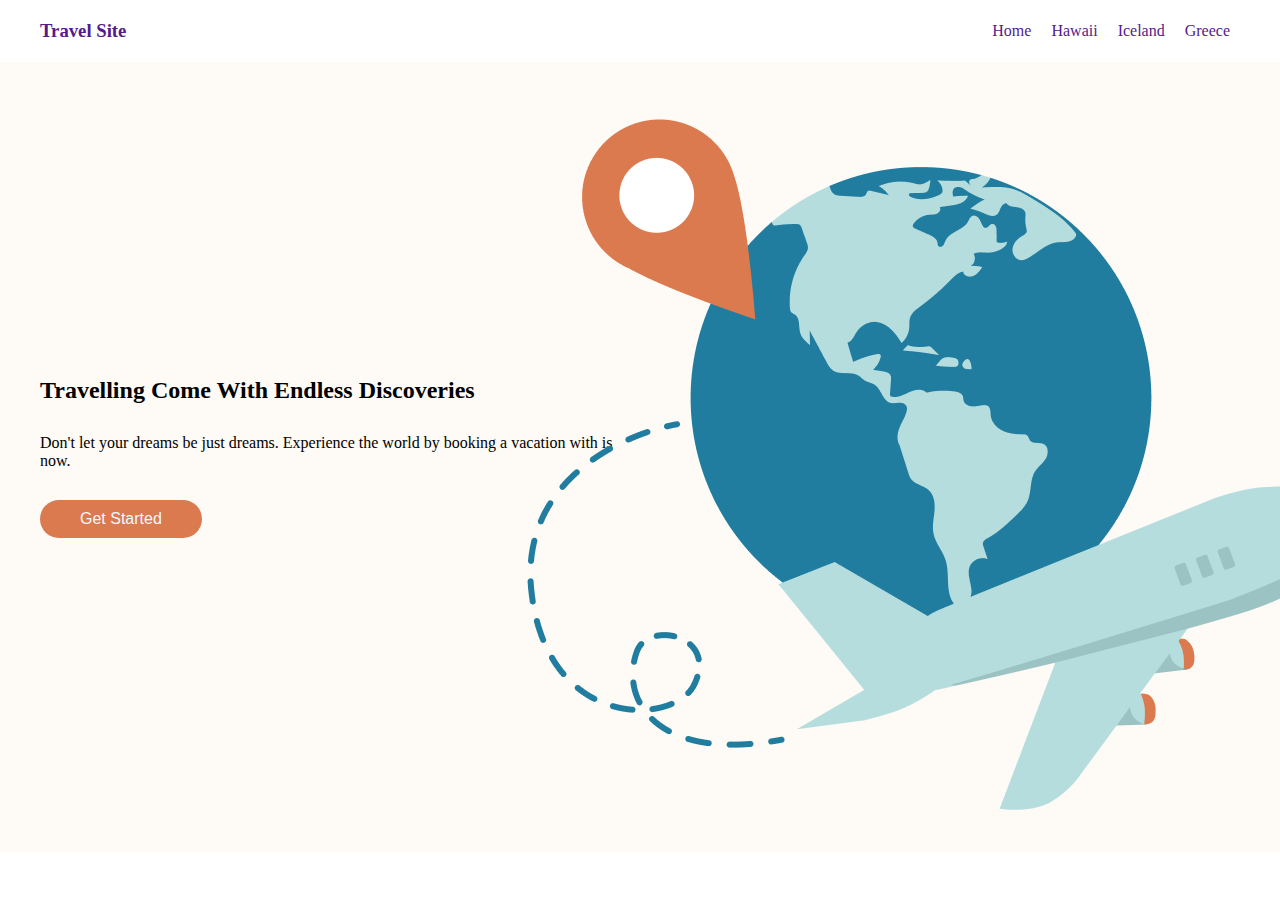
==== index.html @ 85f8c764 "initial commit" ====
<!DOCTYPE html>
<html lang="en">
  <head>
    <meta charset="UTF-8" />
    <meta http-equiv="X-UA-Compatible" content="IE=edge" />
    <meta name="viewport" content="width=device-width, initial-scale=1.0" />
    <title>Travel Site</title>
    <link rel="stylesheet" href="./css/global.css" />
    <link rel="stylesheet" href="./css/main.css" />
  </head>
  <body>
    <header>
      <!-- ------------------------NAVIGATION------------------------ -->

      <nav class="nav-bar">
        <h3 class="nav-bar__logo"><a class="nav-bar__link" href="">Travel Site</a></h3>
        <ul class="nav-bar__list">
          <li class="nav-bar__item"><a class="nav-bar__link" href="">Home</a></li>
          <li class="nav-bar__item"><a class="nav-bar__link" href="">Hawaii</a></li>
          <li class="nav-bar__item"><a class="nav-bar__link" href="">Iceland</a></li>
          <li class="nav-bar__item"><a class="nav-bar__link" href="">Greece</a></li>   
        </ul>
      </nav>
    </header>
    <main>
      <!-- ------------------------HERO------------------------  -->
      <section class="hero">
        <div class="hero__text">
          <h2>Travelling Come With Endless Discoveries</h2>
          <p>
            Don't let your dreams be just dreams. Experience the world by booking a vacation with is now.
          </p>
          <button class="btn"><p>Get Started</p></button>
        </div>
        <div class="hero__img">
            <img src="./assets/Images/hero.png" alt="plane around the world">
        </div>
      </section>
      <!-- ------------------RECOMMENDATIONS--------------------- -->
      <section></section>
    </main>
    <footer></footer>
  </body>
</html>
---- css/global.css ----
:root {

}
* {
    box-sizing: border-box;
    /* border: dotted 1px black; */
    margin: 0
}
body {
    font-family: Verdana;
}
/* ----------NAVIGATION--------------- */
/* Styling is pending */
.nav-bar {
    display: flex;
    justify-content: space-between;
    align-items: center;
    padding: 1.25rem 2.5rem;
    position: sticky;
}
.nav-bar__list{
    display: flex;
    list-style-type: none;
}
.nav-bar__item {
    padding: 0 .625rem;
}
.nav-bar__link {
    text-decoration: none;
}

.btn {
    font-size: 1rem;
    background-color: #DB7A4E;
    color: aliceblue;
    padding: .625rem 2.5rem;
    border-radius: 1.25rem;
    border: 0;

}
---- css/main.css ----
.hero{
    background-color: #fefaf5;
    display: flex;
    flex-wrap: wrap;
    /* height: 50vh; */
    padding: 1.25rem;
    justify-content: space-around;

    
}
.hero__text {
    display: flex;
    flex-direction: column;
    justify-content: center;
    gap: 1.875rem;
    align-items: baseline;
    width: 50%;
    padding: 1.25rem;
    
}

.hero__img{
    display: flex;
    justify-content: center;
    width: 50%;
    padding: 1.25rem;

}
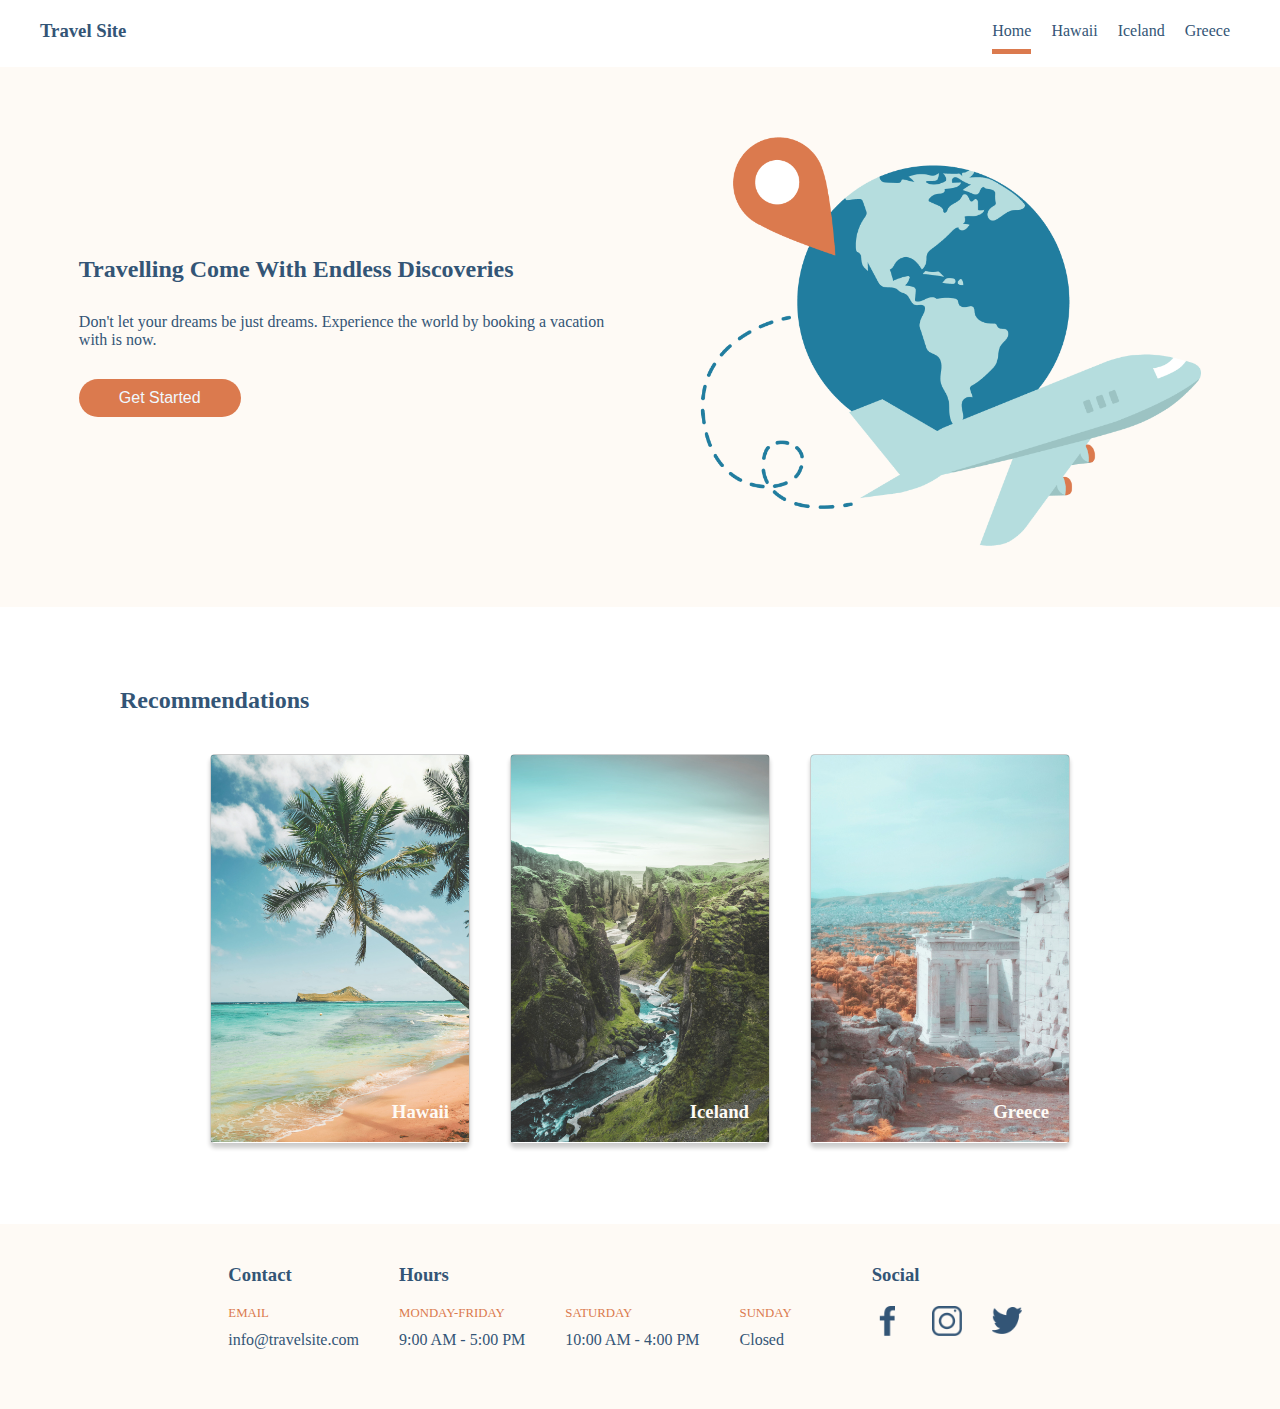
==== commit e19c4318: "Completed the project. one last check before submission is pending" ====
--- a/index.html
+++ b/index.html
@@ -13,32 +13,86 @@
       <!-- ------------------------NAVIGATION------------------------ -->
 
       <nav class="nav-bar">
-        <h3 class="nav-bar__logo"><a class="nav-bar__link" href="">Travel Site</a></h3>
+        <h3 class="nav-bar__logo"><a class="nav-bar__link" href="./index.html">Travel Site</a></h3>
         <ul class="nav-bar__list">
-          <li class="nav-bar__item"><a class="nav-bar__link" href="">Home</a></li>
-          <li class="nav-bar__item"><a class="nav-bar__link" href="">Hawaii</a></li>
-          <li class="nav-bar__item"><a class="nav-bar__link" href="">Iceland</a></li>
-          <li class="nav-bar__item"><a class="nav-bar__link" href="">Greece</a></li>   
+          <li class="nav-bar__item"><a class="nav-bar__link nav-bar__link--active" href="./index.html">Home</a></li>
+          <li class="nav-bar__item"><a class="nav-bar__link" href="./pages/hawaii.html">Hawaii</a></li>
+          <li class="nav-bar__item"><a class="nav-bar__link" href="./pages/iceland.html">Iceland</a></li>
+          <li class="nav-bar__item"><a class="nav-bar__link" href="./pages/greece.html">Greece</a></li>   
         </ul>
       </nav>
     </header>
     <main>
       <!-- ------------------------HERO------------------------  -->
       <section class="hero">
-        <div class="hero__text">
-          <h2>Travelling Come With Endless Discoveries</h2>
-          <p>
-            Don't let your dreams be just dreams. Experience the world by booking a vacation with is now.
-          </p>
-          <button class="btn"><p>Get Started</p></button>
-        </div>
-        <div class="hero__img">
-            <img src="./assets/Images/hero.png" alt="plane around the world">
+        <div class="hero__container">
+            <div class="hero__text">
+              <h2>Travelling Come With Endless Discoveries</h2>
+              <p>
+                Don't let your dreams be just dreams. Experience the world by booking a vacation with is now.
+              </p>
+              <button class="btn"><p>Get Started</p></button>
+            </div>
+            <div class="hero__img">
+                <img class="img__box" src="./assets/Images/hero.png" alt="plane around the world">
+            </div>
         </div>
       </section>
       <!-- ------------------RECOMMENDATIONS--------------------- -->
-      <section></section>
+      <section class="recommendations">
+        <h2 class="recommendation__title">Recommendations</h2>
+        <div class="cards__section">
+          <a class="card__link" href="./pages/hawaii.html">
+            <div class="card card--hawaii">
+              <h3 class="card__title">Hawaii</h3>
+            </div>
+          </a>
+          <a class="card__link" href="./pages/iceland.html">
+            <div class="card card--iceland">
+              <h3 class="card__title">Iceland</h3>
+            </div>
+          </a>
+          <a class="card__link" href="./pages/greece.html">
+            <div class="card card--greece">
+              <h3 class="card__title">Greece</h3>
+            </div>
+          </a>
+        </div>
+      </section>
     </main>
-    <footer></footer>
+    <footer class="footer">
+      <div class="footer-card">
+        <h3 class="footer-card__title">Contact</h3>
+        <div class="footer-card__body footer-card__body--contact">
+          <p class="footer-card__subtitle">Email</p> 
+          <p class="footer-card__copy">info@travelsite.com</p>
+        </div>
+      </div>
+      <div class="footer-card">
+        <h3 class="footer-card__title">Hours</h3>
+        <div class="footer-card__body footer-card__body--hours">
+          <div class="footer-card__section">
+            <p class="footer-card__subtitle">Monday-friday</p>
+            <p class="footer-card__copy">9:00 AM - 5:00 PM</p>
+          </div>
+          <div class="footer-card__section">
+            <p class="footer-card__subtitle">Saturday</p>
+            <p class="footer-card__copy">10:00 AM - 4:00 PM</p>
+          </div>
+          <div class="footer-card__section">
+            <p class="footer-card__subtitle">Sunday</p>
+            <p class="footer-card__copy">Closed</p>
+          </div>
+        </div>    
+      </div>
+      <div class="footer-card">
+        <h3 class="footer-card__title">Social</h3>
+        <div class="footer-card__body footer-card__body--social">
+            <a href="https://www.facebook.com"><img class="footer-card__social-img" src="./assets/Icons/icon-facebook.png" alt="facebook"></a>
+            <a href="https://www.instagram.com"><img class="footer-card__social-img" src="./assets/Icons/icon-instagram.png" alt="instagram"></a>
+            <a href="https://www.twitter.com"><img class="footer-card__social-img" src="./assets/Icons/icon-twitter.png" alt="twitter"></a>
+        </div>
+      </div>
+    </footer>
   </body>
 </html>
--- a/css/global.css
+++ b/css/global.css
@@ -8,15 +8,20 @@
 }
 body {
     font-family: Verdana;
+
 }
+
 /* ----------NAVIGATION--------------- */
 /* Styling is pending */
 .nav-bar {
+    width: 100%;
     display: flex;
     justify-content: space-between;
     align-items: center;
     padding: 1.25rem 2.5rem;
-    position: sticky;
+    position: fixed;
+    top: 0px;
+    background-color: white;
 }
 .nav-bar__list{
     display: flex;
@@ -27,6 +32,11 @@
 }
 .nav-bar__link {
     text-decoration: none;
+    padding-bottom: .625rem;
+    color: #335576;
+}
+.nav-bar__link--active {
+    border-bottom: .3125rem solid #DB7A4E
 }
 
 .btn {
@@ -37,4 +47,51 @@
     border-radius: 1.25rem;
     border: 0;
 
-}+}
+
+.footer {
+    background-color: #fefaf5;
+    display: flex;
+    justify-content: center;
+    padding: 1.25rem;
+    
+}
+.footer-card {
+    margin: 1.25rem;
+    display: flex;
+    flex-direction: column;
+}
+.footer-card__title {
+    color: #335576;
+}
+.footer-card__body {
+    display: flex;
+    justify-content: space-between;
+    margin: 1.25rem 0;
+}
+.footer-card__subtitle {
+    color: #DB7A4E;
+    font-size: 0.8rem;
+    padding-bottom: .625rem
+}
+.footer-card__body--contact {
+    display: flex;
+    flex-direction: column;
+}
+
+.footer-card__section{
+    margin: 0 1.25rem 0 0;
+    padding: 0 1.25rem 0 0;
+}
+.footer-card__subtitle {
+    text-transform: uppercase;
+}
+.footer-card__copy {
+    color: #335576;
+}
+.footer-card__social-img {
+    width: 1.875rem;
+    height: 1.875rem;
+    margin-right: 1.875rem;
+    object-fit: contain;
+}
--- a/css/main.css
+++ b/css/main.css
@@ -1,12 +1,17 @@
 .hero{
     background-color: #fefaf5;
     display: flex;
-    flex-wrap: wrap;
-    /* height: 50vh; */
+    height: 60vh;
     padding: 1.25rem;
     justify-content: space-around;
+    margin-top: 4.1563rem;
+    
+}
+.hero__container {
+    display: flex;
+    padding: 1.25rem;
+    flex-wrap: wrap;
 
-    
 }
 .hero__text {
     display: flex;
@@ -14,15 +19,72 @@
     justify-content: center;
     gap: 1.875rem;
     align-items: baseline;
-    width: 50%;
+    max-width: 50%;
+    margin: auto;
     padding: 1.25rem;
+    color: #335576;
     
 }
 
 .hero__img{
     display: flex;
     justify-content: center;
-    width: 50%;
-    padding: 1.25rem;
+    max-width: 60%;
+    height: 100%;
+    /* padding: 1.25rem; */
+    margin: auto;
 
 }
+
+.img__box {
+    padding: 1.25rem;
+    /* object-fit:contain; */
+}
+.recommendations {
+    padding: 3.75rem;
+    color: #335576;
+}
+.recommendation__title {
+    margin-left: 2.5rem;
+    padding: 1.25rem;
+}
+.cards__section {
+    display: flex;
+    justify-content: center;
+
+}
+.card {
+    display: flex;
+    justify-content: flex-end;
+    align-items: flex-end;
+    height: 24.375rem;
+    width: 16.25rem;
+    background-size: contain;
+    background-repeat: no-repeat;
+    border-radius: .3125rem;
+    border: .0625rem solid rgba(0, 0, 0, 0.200);
+    box-shadow: 0 4px 4px rgba(0, 0, 0, 0.200) ;
+    padding: 1.25rem;
+    margin: 1.25rem;
+    overflow: hidden;
+    
+
+}
+
+.card__title{
+    color: #fefaf5;
+}
+
+.card__link {
+    text-decoration: none;
+}
+.card--hawaii {
+    background-image: url(../assets/Images/hawaii.jpg);
+    
+}
+.card--iceland {
+    background-image: url(../assets/Images/iceland.jpg);
+}
+.card--greece {
+    background-image: url(../assets/Images/greece.jpg);
+}
